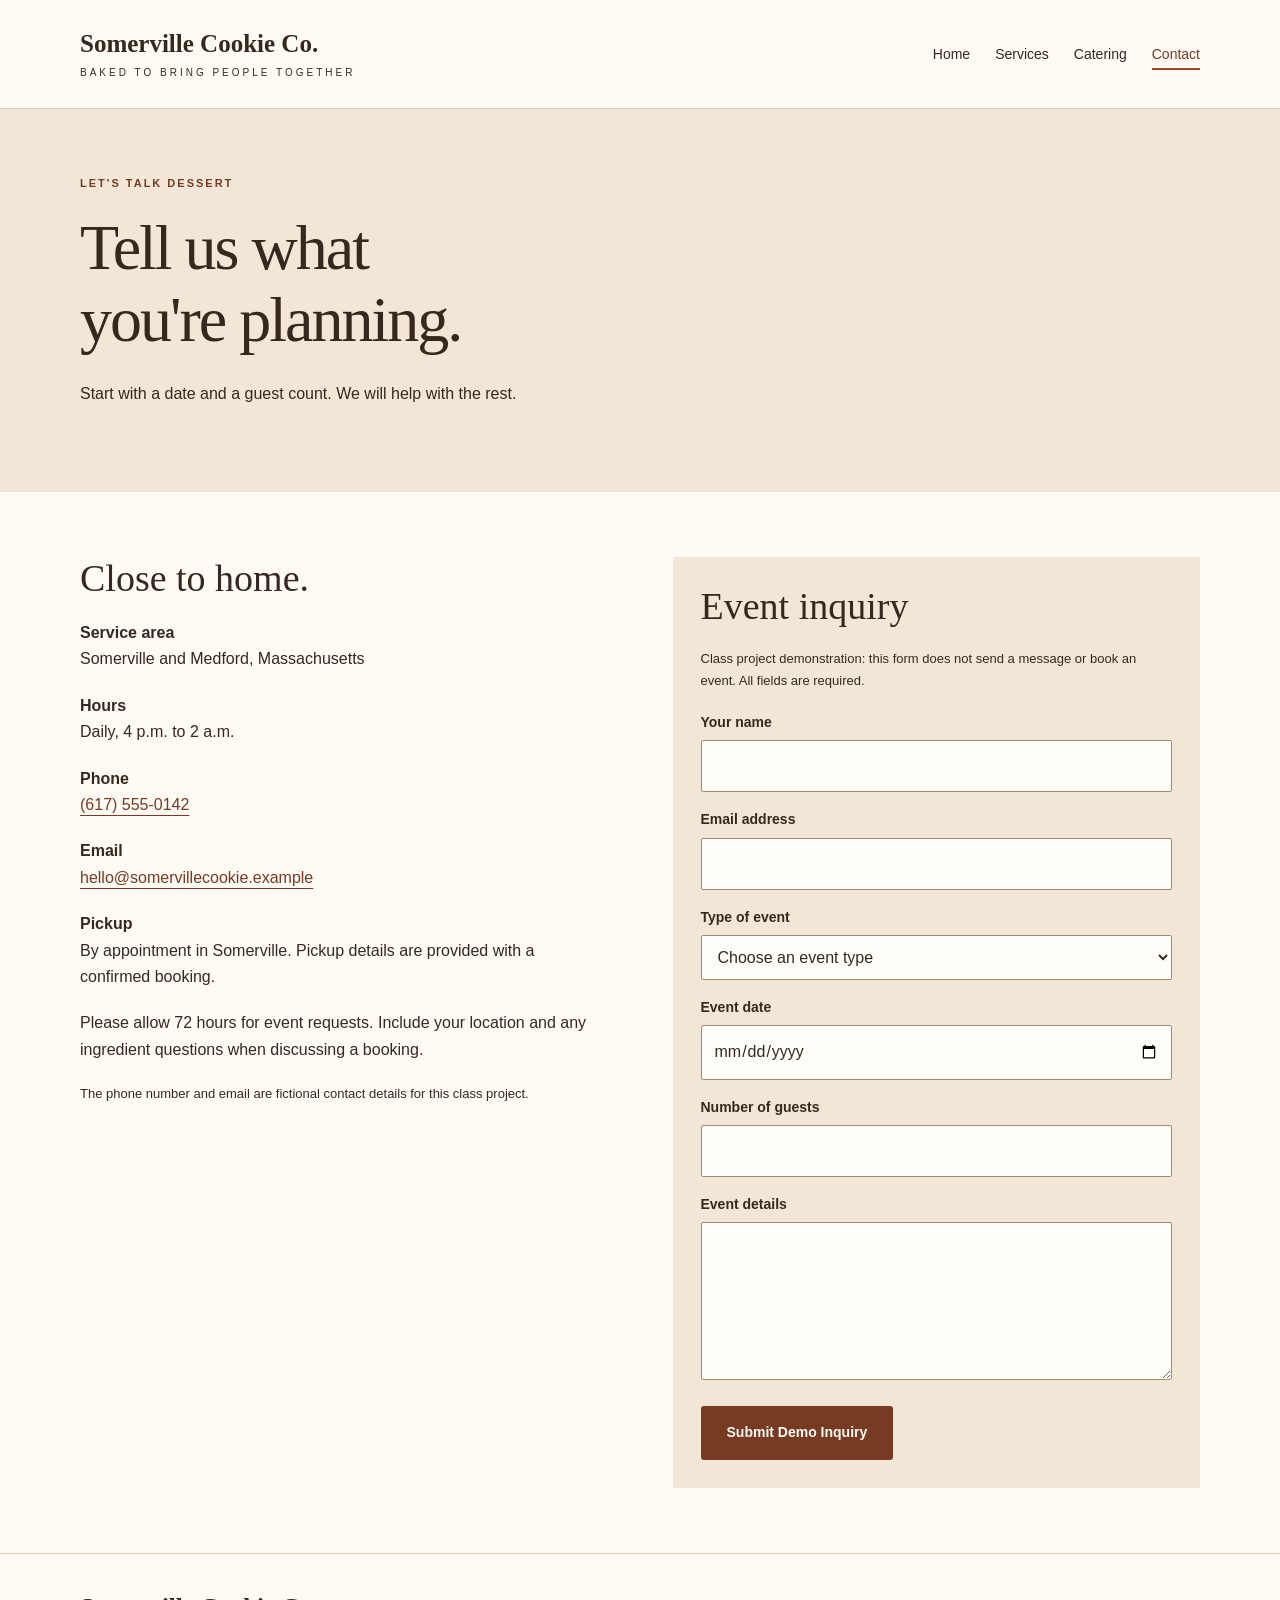
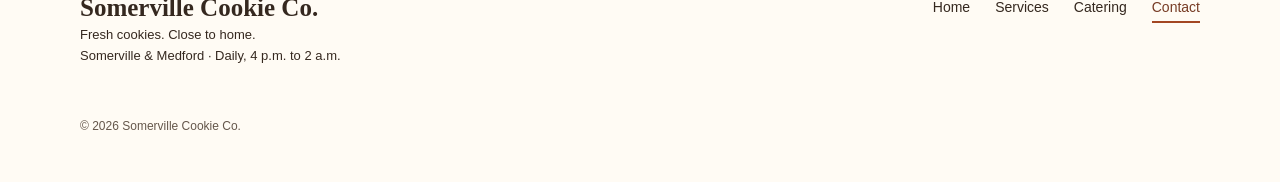
==== contact.html @ 16a7c361 "Publish updated Somerville Cookie Co. website" ====
<!DOCTYPE html>
<html lang="en">
    <head>
        <meta charset="utf-8">
        <meta name="viewport" content="width=device-width, initial-scale=1">
        <meta name="description" content="Somerville Cookie Co. offers cookie catering and event delivery in Somerville and Medford.">
        <title>Contact | Somerville Cookie Co.</title>
        <link rel="stylesheet" href="styles.css">
    </head>
    <body>
        <!-- helps keyboard users jump straight to the page content -->
        <a class="skip-link" href="#main">Skip to content</a>
        <header class="site-header">
            <div class="wrap header-row">
                <a class="brand" href="index.html">Somerville Cookie Co.<span>BAKED TO BRING PEOPLE TOGETHER</span></a>
                <nav aria-label="Main navigation">
                    <ul>
                        <li><a href="index.html">Home</a></li>
                        <li><a href="services.html">Services</a></li>
                        <li><a href="catering.html">Catering</a></li>
                        <li><a href="contact.html" aria-current="page">Contact</a></li>
                    </ul>
                </nav>
            </div>
        </header>
        <main id="main">
            <section class="page-heading">
                <div class="wrap">
                    <p class="eyebrow">Let's talk dessert</p>
                    <h1>Tell us what<br>you're planning.</h1>
                    <p>Start with a date and a guest count. We will help with the rest.</p>
                </div>
            </section>
            <section class="section">
                <div class="wrap contact-grid">
                    <div>
                        <h2>Close to home.</h2>
                        <p><strong>Service area</strong><br>Somerville and Medford, Massachusetts</p>
                        <p><strong>Hours</strong><br>Daily, 4 p.m. to 2 a.m.</p>
                        <p><strong>Phone</strong><br><a href="tel:+16175550142">(617) 555-0142</a></p>
                        <p><strong>Email</strong><br><a href="mailto:hello@somervillecookie.example">hello@somervillecookie.example</a></p>
                        <p><strong>Pickup</strong><br>By appointment in Somerville. Pickup details are provided with a confirmed booking.</p>
                        <p>
                            Please allow 72 hours for event requests.
                            Include your location and any ingredient
                            questions when discussing a booking.
                        </p>
                        <p class="small">
                            The phone number and email are fictional
                            contact details for this class project.
                        </p>
                    </div>
                    <div>
                        <form action="#" method="get">
                            <h2>Event inquiry</h2>
                            <p class="small" id="form-note">
                                Class project demonstration: this
                                form does not send a message or book
                                an event. All fields are required.
                            </p>
                            <label for="name">Your name</label>
                            <input id="name" name="name" type="text" autocomplete="name" required>
                            <label for="email">Email address</label>
                            <input id="email" name="email" type="email" autocomplete="email" required>
                            <label for="event">Type of event</label>
                            <select id="event" name="event" required>
                                <option value="">Choose an event type</option>
                                <option>Campus gathering</option>
                                <option>Birthday or celebration</option>
                                <option>Office event</option>
                                <option>Other gathering</option>
                            </select>
                            <label for="date">Event date</label>
                            <input id="date" name="date" type="date" required>
                            <label for="guests">Number of guests</label>
                            <input id="guests" name="guests" type="number" min="1" max="1000" required>
                            <label for="message">Event details</label>
                            <textarea id="message" name="message" rows="5" placeholder="Location, preferred time, and any questions" required>
                            </textarea>
                            <button class="button" type="submit" aria-describedby="form-note">
                                Submit Demo Inquiry
                            </button>
                        </form>
                    </div>
                </div>
            </section>
        </main>
        <footer class="site-footer">
            <div class="wrap">
                <div class="footer-row">
                    <div>
                        <a class="brand" href="index.html">Somerville Cookie Co.</a>
                        <p class="small">Fresh cookies. Close to home.<br>Somerville &amp; Medford · Daily, 4 p.m. to 2 a.m.</p>
                    </div>
                    <nav aria-label="Footer navigation">
                        <ul>
                            <li><a href="index.html">Home</a></li>
                            <li><a href="services.html">Services</a></li>
                            <li><a href="catering.html">Catering</a></li>
                            <li><a href="contact.html" aria-current="page">Contact</a></li>
                        </ul>
                    </nav>
                </div>
                <p class="footer-note">
                    &copy; 2026 Somerville Cookie Co.
                </p>
            </div>
        </footer>
    </body>
</html>
---- styles.css ----
/* Styles shared by all four pages. */
/* Padding and borders are included in each element's width. */
* {
    box-sizing: border-box;
}

body {
    margin: 0;
    color: #35281f;
    background: #fffbf4;
    font-family: Arial, Helvetica, sans-serif;
    line-height: 1.65;
}

a {
    color: #773b24;
    text-underline-offset: 5px;
}

a:hover {
    color: #a34622;
    text-decoration-thickness: 3px;
}

a:focus-visible, input:focus-visible, select:focus-visible, textarea:focus-visible, button:focus-visible {
    outline: 3px solid #a34622;
    outline-offset: 5px;
}

.wrap {
    width: 90%;
    max-width: 1120px;
    margin: 0 auto;
}

.skip-link {
    position: absolute;
    top: -100px;
    padding: 10px;
    background: white;
}

.skip-link:focus {
    top: 5px;
    z-index: 10;
}

.site-header {
    border-bottom: 1px solid #ddcebc;
    background: #fffbf4;
}

.header-row {
    display: flex;
    justify-content: space-between;
    align-items: center;
    gap: 24px;
    min-height: 108px;
}

.brand {
    font-family: Georgia, serif;
    font-size: 25px;
    font-weight: bold;
    line-height: 1.15;
    text-decoration: none;
    color: #35281f;
}

.brand span {
    display: block;
    font: 10px Arial, sans-serif;
    letter-spacing: 3px;
    margin-top: 8px;
}

nav ul {
    list-style: none;
    padding: 0;
    margin: 0;
    display: flex;
    flex-wrap: wrap;
    gap: 25px;
}

nav a {
    color: #35281f;
    text-decoration: none;
    font-size: 14px;
    padding-bottom: 6px;
}

nav a:hover, nav a[aria-current="page"] {
    border-bottom: 2px solid #a34622;
    color: #773b24;
}

h1, h2, h3 {
    font-family: Georgia, 'Times New Roman', serif;
    line-height: 1.13;
    font-weight: normal;
}

h1 {
    font-size: 64px;
    margin: 16px 0 24px;
    letter-spacing: -2px;
}

h2 {
    font-size: 38px;
    margin: 0 0 20px;
}

h3 {
    font-size: 25px;
    margin: 0 0 15px;
}

p {
    margin: 0 0 20px;
}

.eyebrow {
    color: #773b24;
    text-transform: uppercase;
    letter-spacing: 2px;
    font-size: 11px;
    font-weight: bold;
}

.hero {
    padding: 66px 0;
}

.split {
    display: flex;
    align-items: center;
    gap: 60px;
}

.split > * {
    flex: 1;
    min-width: 0;
}

.hero-copy p {
    max-width: 470px;
}

.art {
    display: block;
    width: 100%;
    height: auto;
    border-radius: 100px 12px 12px 12px;
}

.button {
    display: inline-block;
    background: #773b24;
    color: #fffaf0;
    padding: 13px 24px;
    border: 2px solid #773b24;
    border-radius: 3px;
    text-decoration: none;
    font-size: 14px;
    font-weight: bold;
}

.button:hover {
    background: #51281a;
    border-color: #51281a;
    color: white;
}

.button.secondary {
    background: transparent;
    color: #773b24;
}

.button.secondary:hover {
    background: #f0e1ce;
}

.actions {
    display: flex;
    flex-wrap: wrap;
    gap: 15px;
    margin-top: 28px;
}

.service-strip {
    background: #efe3d2;
    padding: 17px 0;
    text-align: center;
    font-size: 13px;
    letter-spacing: 1px;
}

.section {
    padding: 65px 0;
}

.section-intro {
    max-width: 640px;
    margin-bottom: 32px;
}

.cards {
    display: flex;
    gap: 24px;
}

.card {
    flex: 1;
    padding: 28px;
    border: 1px solid #ddcebc;
    background: #fffdf8;
}

.number {
    display: block;
    color: #9c5836;
    margin-bottom: 25px;
    font-size: 12px;
    letter-spacing: 2px;
}

.card p:last-child {
    margin-bottom: 0;
}

.soft {
    background: #f4ebde;
}

.callout {
    background: #35281f;
    color: #fff7eb;
    padding: 45px;
}

.callout a {
    color: #fff7eb;
}

.page-heading {
    padding: 65px 0;
    background: #f2e7d7;
}

.page-heading h1 {
    max-width: 790px;
}

.page-heading p {
    max-width: 640px;
}

.detail-list {
    padding-left: 22px;
}

.detail-list li {
    margin: 12px 0;
}

.table-wrap {
    overflow-x: auto;
}

table {
    border-collapse: collapse;
    width: 100%;
    margin: 25px 0;
}

caption {
    text-align: left;
    font-weight: bold;
    margin-bottom: 12px;
}

th, td {
    padding: 16px;
    text-align: left;
    border-bottom: 1px solid #c9b69e;
}

th {
    background: #efe3d2;
}

.small {
    font-size: 13px;
}

.site-footer {
    padding: 40px 0 25px;
    border-top: 1px solid #ddcebc;
}

.footer-row {
    display: flex;
    justify-content: space-between;
    gap: 35px;
}

.footer-note {
    font-size: 12px;
    color: #65574b;
    margin-top: 30px;
}

form {
    padding: 28px;
    background: #f2e7d7;
}

label {
    display: block;
    font-weight: bold;
    font-size: 14px;
    margin: 16px 0 6px;
}

input, select, textarea {
    width: 100%;
    padding: 12px;
    border: 1px solid #a28b73;
    border-radius: 2px;
    font: inherit;
    color: #35281f;
    background: #fffdf8;
}

textarea {
    resize: vertical;
}

button {
    font: inherit;
    cursor: pointer;
    margin-top: 18px;
}

.contact-grid {
    display: flex;
    align-items: flex-start;
    gap: 65px;
}

.contact-grid > * {
    flex: 1;
    min-width: 0;
}

@media (max-width: 760px) {
    .header-row {
        flex-direction: column;
        align-items: flex-start;
        padding: 22px 0;
        gap: 22px;
    }

    nav ul {
        gap: 20px;
    }

    h1 {
        font-size: 43px;
        letter-spacing: -1px;
    }

    h2 {
        font-size: 31px;
    }

    .split, .cards, .contact-grid, .footer-row {
        flex-direction: column;
        gap: 30px;
    }

    .split > *, .contact-grid > *, .card {
        width: 100%;
    }

    .hero, .section, .page-heading {
        padding: 42px 0;
    }

    .art {
        border-radius: 60px 10px 10px 10px;
    }

    .callout {
        padding: 28px;
    }

    th, td {
        padding: 10px;
        font-size: 14px;
    }

}
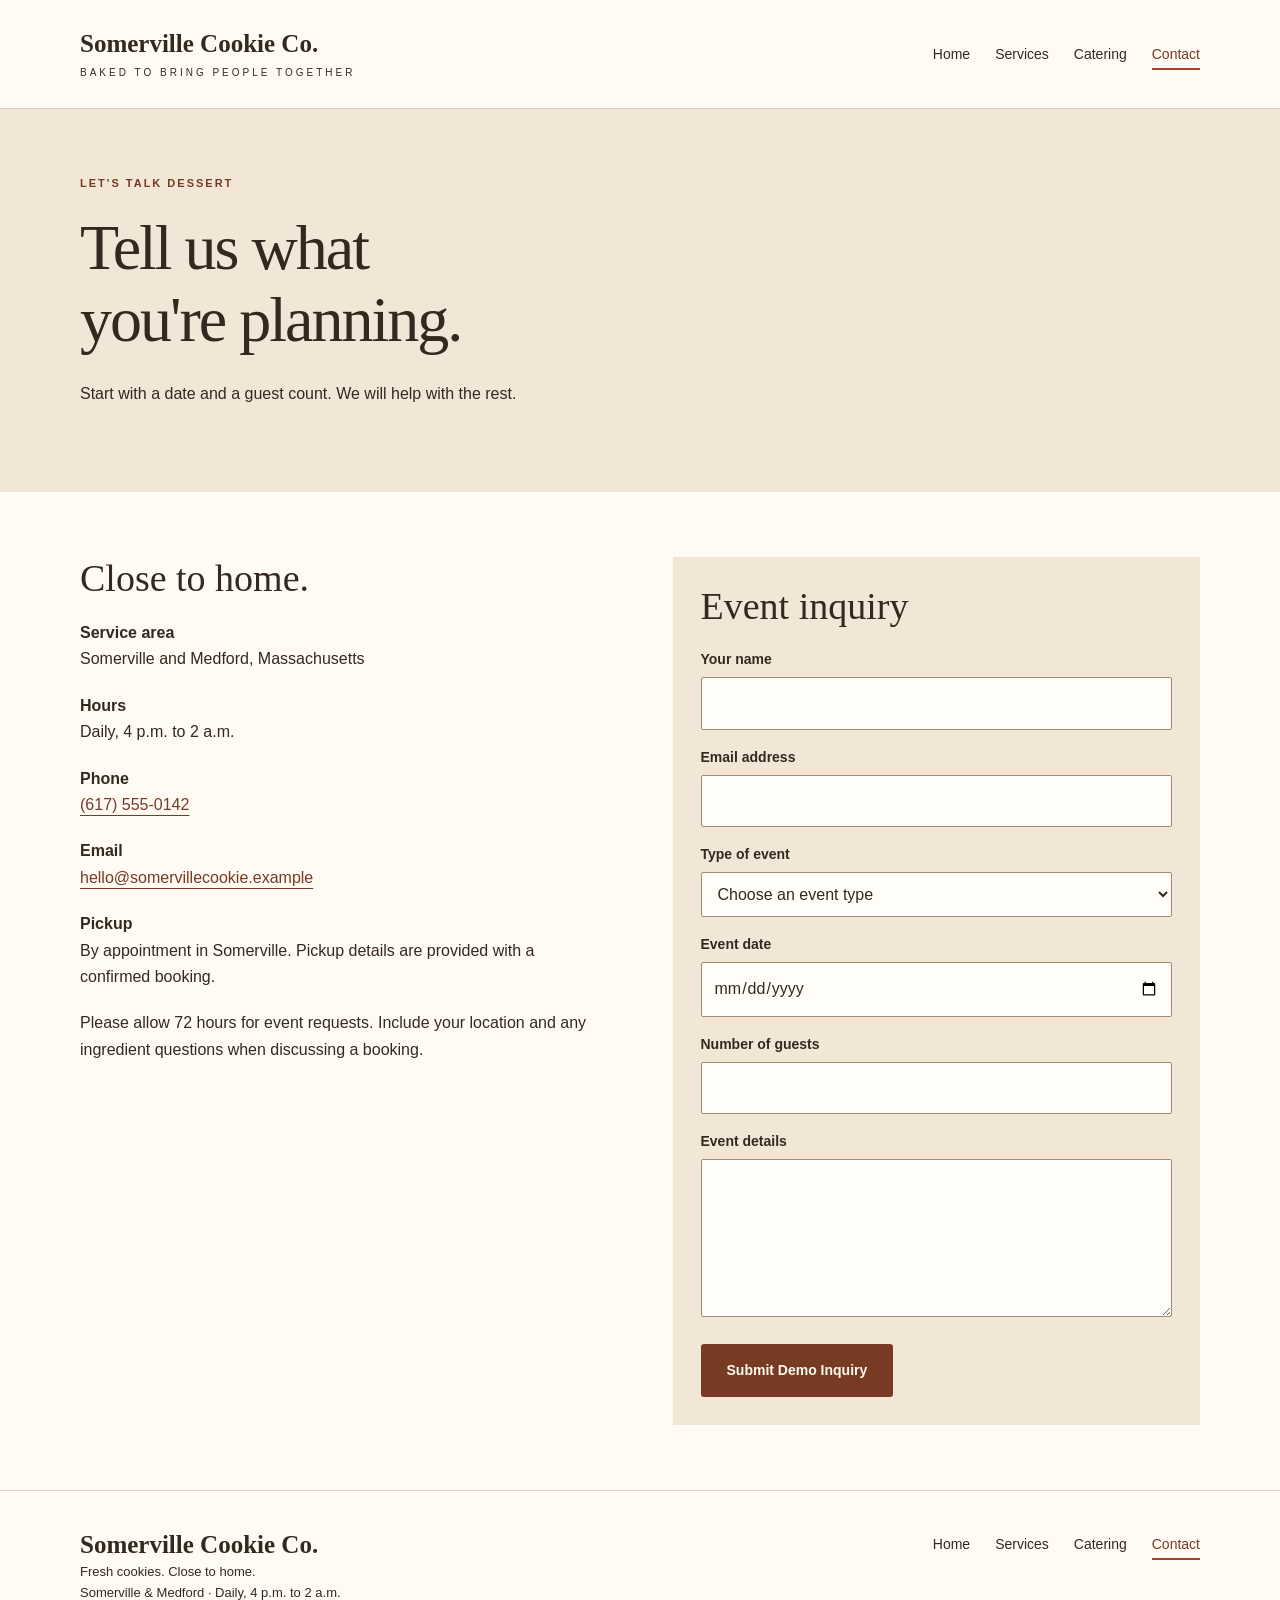
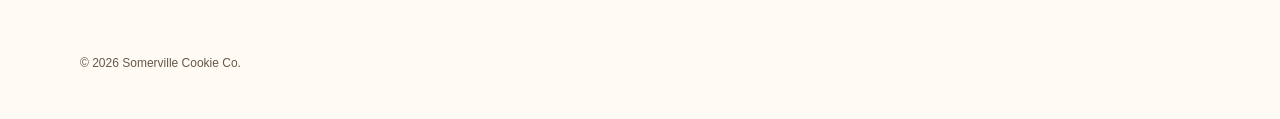
==== commit 5619b77b: "Remove two class project notices from contact page Removed fictional contact details and demo notes " ====
--- a/contact.html
+++ b/contact.html
@@ -45,19 +45,10 @@
                             Include your location and any ingredient
                             questions when discussing a booking.
                         </p>
-                        <p class="small">
-                            The phone number and email are fictional
-                            contact details for this class project.
-                        </p>
                     </div>
                     <div>
                         <form action="#" method="get">
                             <h2>Event inquiry</h2>
-                            <p class="small" id="form-note">
-                                Class project demonstration: this
-                                form does not send a message or book
-                                an event. All fields are required.
-                            </p>
                             <label for="name">Your name</label>
                             <input id="name" name="name" type="text" autocomplete="name" required>
                             <label for="email">Email address</label>
@@ -77,7 +68,7 @@
                             <label for="message">Event details</label>
                             <textarea id="message" name="message" rows="5" placeholder="Location, preferred time, and any questions" required>
                             </textarea>
-                            <button class="button" type="submit" aria-describedby="form-note">
+                            <button class="button" type="submit">
                                 Submit Demo Inquiry
                             </button>
                         </form>
